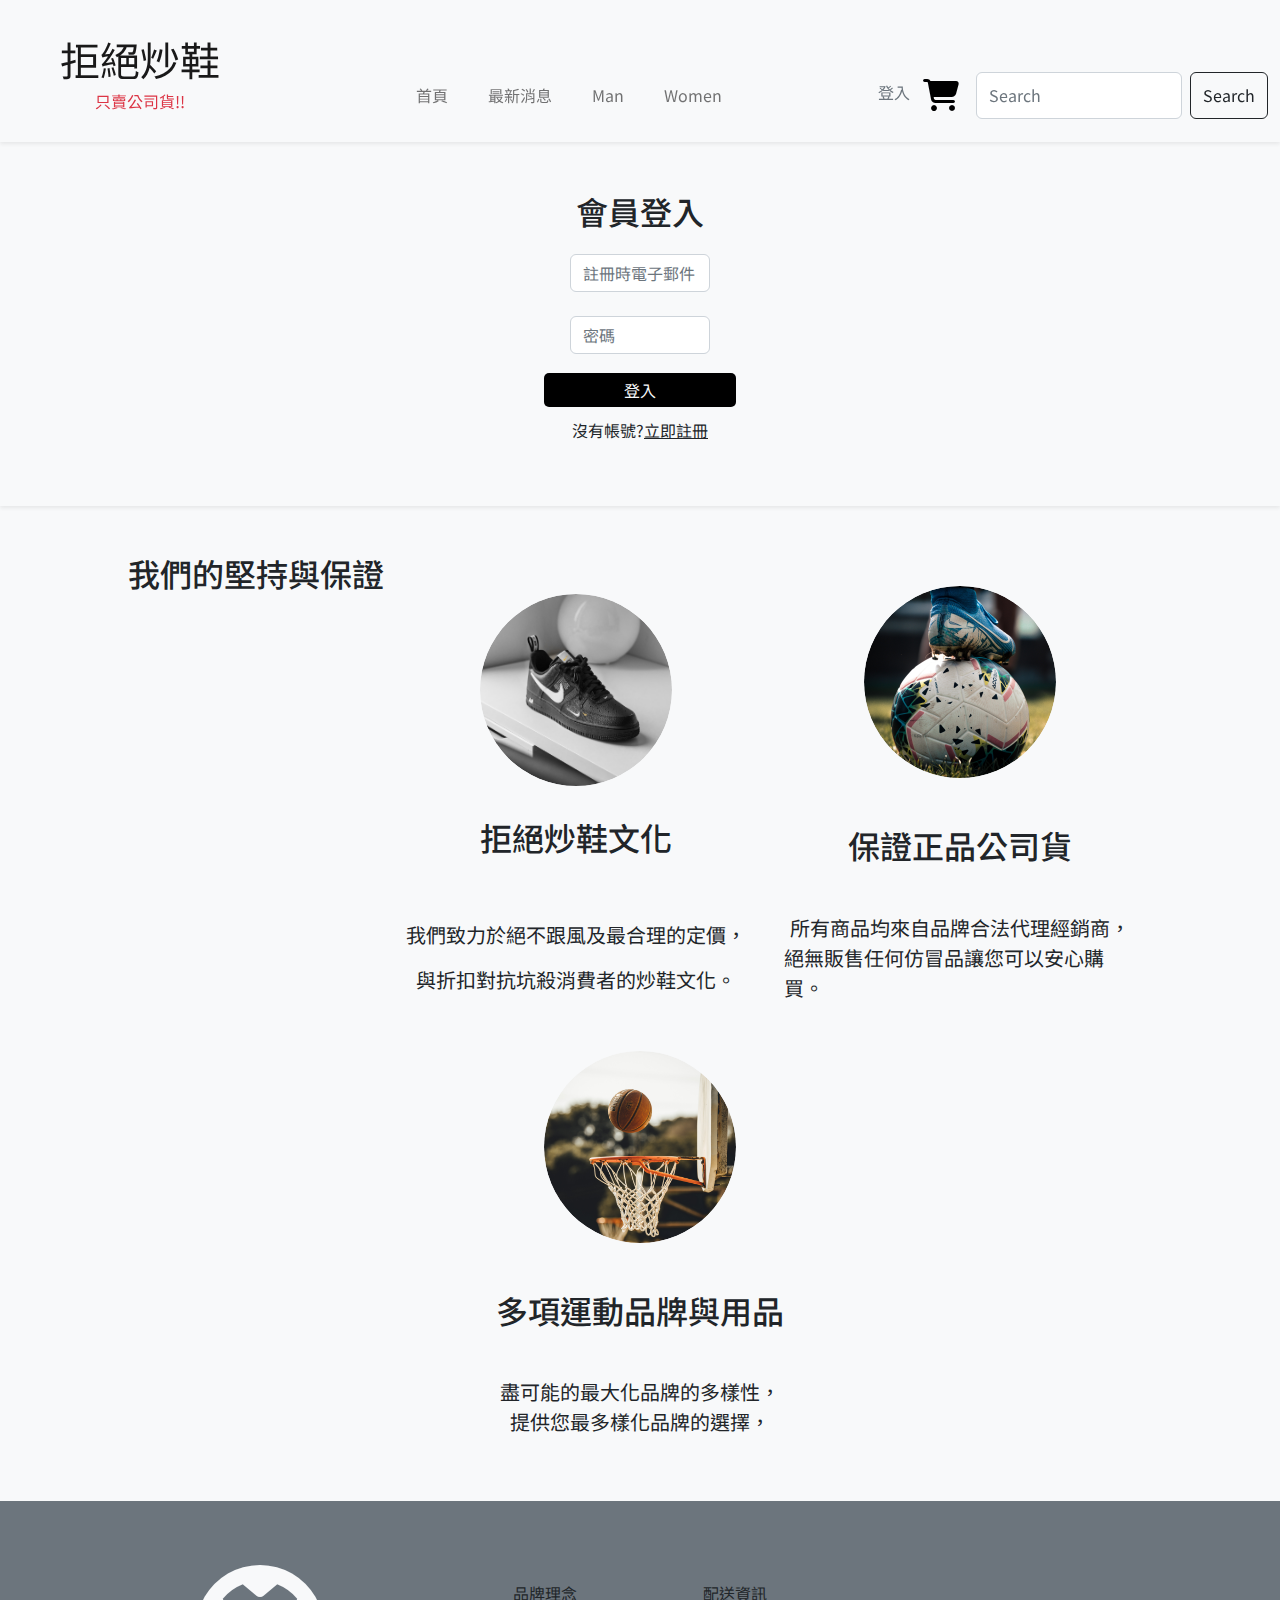
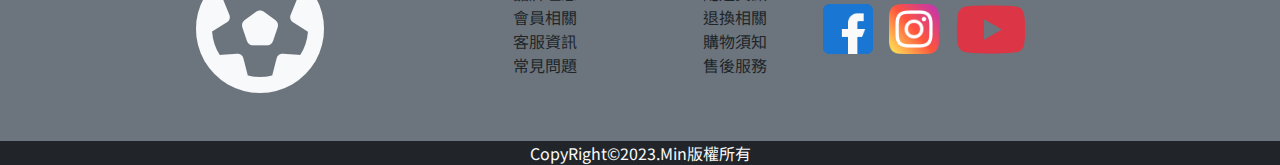
==== Login.html @ abaca9c0 "翻新" ====
<!DOCTYPE html>
<html lang="en">
<head>
    <meta charset="UTF-8">
    <meta http-equiv="X-UA-Compatible" content="IE=edge">
    <meta name="viewport" content="width=device-width, initial-scale=1.0">
    <link rel="stylesheet" href="./css/bootstrap.min.css">
    <link rel="stylesheet" href="./css/all.min.css">
    <link rel="stylesheet" href="./css/project.css">
    <link rel="preconnect" href="https://fonts.googleapis.com">
    <link rel="preconnect" href="https://fonts.gstatic.com" crossorigin>
    <link href="https://fonts.googleapis.com/css2?family=Noto+Sans+TC&display=swap" rel="stylesheet">
    <link rel="shortcut icon" href="./icon/fire-flame-curved-solid.svg">
    <title>拒絕炒鞋-會員登入</title>
    <style>
        .btn-ok{
            background-color: #000;
            padding:5px 80px;
            border-radius: 5px;
        }

        @media screen and(max-width: 777px) {
            .btn-ok{
                width: 100%;
            }
        }
    </style>
</head>
<body class="bg-light">
    <header class="py-5">
        <nav class="navbar navbar-expand-lg bg-light fixed-top shadow-sm">
            <div class="container-fluid">
              <a class="navbar-brand fs-1 ms-5 mt-3" href="index.html">拒絕炒鞋<p class="fs-6 text-center text-danger">只賣公司貨!!</p></a>
              <button class="navbar-toggler" type="button" data-bs-toggle="collapse" data-bs-target="#navbarSupportedContent" aria-controls="navbarSupportedContent" aria-expanded="false" aria-label="Toggle navigation">
                <span class="navbar-toggler-icon"></span>
              </button>
                    <div class="collapse navbar-collapse text-center" id="navbarSupportedContent">
                        <ul class="navbar-nav me-auto mb-0 mb-lg-0 drop-down-menu">
                            <li class="nav-item ms-md-4 mt-5">
                                <a class="nav-link" aria-current="page" href="index.html" target="_self">首頁</a>
                            </li>
                            <li class="nav-item ms-md-4 mt-5">
                                <a class="nav-link" href="#" target="_self">最新消息</a>
                            </li>
                            <li class="nav-item ms-md-4 mt-5">
                                <a class="nav-link" href="#" target="_self">Man</a>
                                    <ul class="bg-light myli shadow-sm">
                                        <li><a href="#">服飾</a></li>
                                        <li><a href="#">鞋款</a></li>
                                        <li><a href="#">配件</a></li>
                                    </ul>
                            </li>
                            <li class="nav-item ms-md-4 mt-5">
                                <a class="nav-link" href="#" target="_self">Women</a>
                                    <ul class="bg-light myli shadow-sm">
                                        <li><a href="#">服飾</a></li>
                                        <li><a href="#">鞋款</a></li>
                                        <li><a href="#">配件</a></li>
                                    </ul>
                            </li>
                        </ul>
                        <form class="d-flex mt-5" role="search">
                            <a class="nav-link active col-1 text-center mt-2 text-secondary" href="Login.html" target="_self">登入</a>
                            <a href="#" class="me-1 btn position-relative"><i class="fa-solid fa-cart-shopping fa-2x text-black"></i></a>   
                            <input class="form-control me-2" type="search" placeholder="Search" aria-label="Search">
                            <button class="btn btn-outline-dark" type="submit">Search</button>
                        </form>
                    </div>          
            </div>
          </nav>
    </header>
    <main>
        <section class="py-5 shadow-sm">
            <div class="containet">
                <h2 class="mt-5 text-center">會員登入</h2>
                <div class="row d-flex align-items-center justify-content-center">
                    <div class="col-md-8 d-flex align-items-center justify-content-center mt-3">     
                        <div class="col-md-2">
                            <input type="username" class="form-control" id="email" placeholder="註冊時電子郵件">
                        </div>
                    </div>
                    <div class="col-md-8 d-flex align-items-center justify-content-center  mt-4">     
                        <div class="col-md-2">
                            <input type="password" class="form-control" placeholder="密碼">
                        </div>
                    </div>
                    <div class="col-md-8 d-flex align-items-center justify-content-center">
                        <div class="col-md-6 mt-4 text-center">
                            <a class="text-decoration-none text-light btn-ok">登入</a>
                        </div>
                    </div>
                    <div class="mt-3 text-center">
                        <p>沒有帳號?<a href="#" class="text-dark">立即註冊</a></p>
                    </div>
                </div>
            </div>
        </section>
        <section class="second py-5">
            <section class="cards">
                <h2 class="text-center">我們的堅持與保證</h2>
                <div class="mycard mt-3">
                    <div class="img-container">
                        <img src="./images/shoes02.jpg" alt="">
                    </div>
                    <h4 class="m-5 mt-3">拒絕炒鞋文化</h4>
                    <p>我們致力於絕不跟風及最合理的定價，</p>
                    <p>與折扣對抗坑殺消費者的炒鞋文化。</p>
                </div>
                <div class="mycard mt-3">
                    <div class="img-container">
                        <img src="./images/sports01.jpg" alt="">
                    </div>
                    <h4 class="m-5">保證正品公司貨</h4>
                    <p>所有商品均來自品牌合法代理經銷商，</p>
                    <p>絕無販售任何仿冒品讓您可以安心購買。</p>
                </div>
                <div class="mycard mt-3">
                    <div class="img-container">
                        <img src="./images/sports02.jpg" alt="">
                    </div>
                    <h4 class="m-5">多項運動品牌與用品</h4>
                    <p>盡可能的最大化品牌的多樣性，</p>
                    <p>提供您最多樣化品牌的選擇，</p>
                </div>
            </section>
        </section>    
    </main>
    <section class="bg-secondary py-5">
        <div class="container">
            <div class="row text-center">
                <div class="col-md-4">
                    <i class="fa-solid fa-futbol fa-8x text-light mt-3"></i>      
                </div>
                <div class="col-md-2 d-flex align-items-center justify-content-center mt-3">
                    <ul class="list-unstyled">
                        <li><a href="#" class="text-decoration-none text-dark">品牌理念</a></li>
                        <li><a href="#" class="text-decoration-none text-dark">會員相關</a></li>
                        <li><a href="#" class="text-decoration-none text-dark">客服資訊</a></li>
                        <li><a href="#" class="text-decoration-none text-dark">常見問題</a></li>
                    </ul>
                </div>
                <div class="col-md-2 d-flex align-items-center justify-content-center mt-3">
                    <ul class="list-unstyled">
                        <li><a href="#" class="text-decoration-none text-dark">配送資訊</a></li>
                        <li><a href="#" class="text-decoration-none text-dark">退換相關</a></li>
                        <li><a href="#" class="text-decoration-none text-dark">購物須知</a></li>
                        <li><a href="#" class="text-decoration-none text-dark">售後服務</a></li>
                    </ul>
                </div>
                <div class="col-md-2">
                    <ul class="list-unstyled d-flex align-items-center justify-content-center mt-5">
                        <li><a href="#" class="me-3"><i><img src="./icon/facebook.png" alt="" height="50px" width="50px"></i></a></li>
                        <li><a href="#" class="me-3"><i><img src="./icon/instagram.png" alt="" height="50px" width="50px"></i></a><li>
                        <li><a href="#"><i class="fa-brands fa-youtube fa-4x text-danger"></i></a></li>
                    </ul>
                </div>
            </div>
        </div>
    </section>
    <footer class="bg-dark vh-50">
        <div class="text-center text-light"><a class="nav-link disabled" aria-current="page" href="#">CopyRight©2023.Min版權所有</a></div>
    </footer>
<script src="./js/bootstrap.bundle.min.js"></script>
<script src="./js/jquery-3.6.4.min.js"></script>
<script>
</script>
</body>
</html>
---- css/project.css ----
*{
    margin: 0;
    padding: 0;
    font-family: 'Noto Sans TC', sans-serif;
}
.fw-500{
    font-weight: 500;
}

.navbar-nav{
    margin: 0 auto;
}
.row1{
    border: 2px solid #fff;
    box-shadow: 1px 1px 1px 1px #333;
}
.row2{
    border: 2px solid #fff;
    box-shadow: 1px 1px 1px 1px #333;
}
.bg-cover{
    background-position: center;
    background-size: cover;
    background-repeat: no-repeat;
    height: 90vh;
    width: 100%;
}

ul {
    /* 取消ul預設的內縮及樣式 */
    margin: 0;
    padding: 0;
    list-style: none;
  }
  
  ul.drop-down-menu {
    /* border: #ccc 1px solid; */
    display: inline-block;
    /* font-family: 'Open Sans', Arial, sans-serif;
    font-size: 13px; */
  }
  
  ul.drop-down-menu li {
    position: relative;
    white-space: nowrap;
    /* border-right: #ccc 1px solid; */
  }
  
  /* ul.drop-down-menu>li:last-child {
    border-right: none;
  } */
  
  ul.drop-down-menu>li {
    float: left;
    /* 只有第一層是靠左對齊*/
  }
  
  ul.drop-down-menu a {
    /* background-color: #fff; */
    /* color: #000; */
    display: block;
    padding: 0 30px;
    text-decoration: none;
    line-height: 40px;
    border: none;
  }

  ul.drop-down-menu .myli a{
    color: #000;
  }
  
  ul.drop-down-menu .myli a:hover {
    /* 滑鼠滑入按鈕變色*/
    /* background-color: #ef5c28; */
    box-shadow: 0 0 1px 1px #ccc inset;
  }

  ul.drop-down-menu a:hover{
    color: #000;
  }
  
  ul.drop-down-menu .myli:hover>a {
    /* 滑鼠移入次選單上層按鈕保持變色*/
    /* background-color: #ef5c28; */
    color: #000;
  }
  
  ul.drop-down-menu ul {
    /* border: #fff 1px solid; */
    position: absolute;
    z-index: 99;
    left: -1px;
    top: 100%;
    min-width: 180px;
  }
  
  ul.drop-down-menu ul .myli a{
    text-align: center;
    padding: 0;
  }

  ul.drop-down-menu ul .myli:last-child {
    border-bottom: none;
  }
  
  ul.drop-down-menu ul {
    /*隱藏次選單*/
    display: none;
  }
  
  ul.drop-down-menu li:hover>ul {
    /* 滑鼠滑入展開次選單*/
    display: block;
  }

  .second {
    display: flex;
    align-items: center;
    justify-content: center;
  }

  section.second section.cards {
    display: flex;
    width: 80%;
    min-height: 40vh;
    flex-wrap: wrap;
  }
  section.second section.cards div.mycard {
    display: flex;
    flex-direction: column;
    align-items: center;
    justify-content: space-around;
    flex: 1 1 300px;
    padding: 1rem;
  }
  section.second section.cards div.mycard div.img-container {
    overflow: hidden;
    width: 15vw;
    height: 15vw;
    border-radius: 50%;
  }
  section.second section.cards div.mycard div.img-container img {
    width: 15vw;
    height: 15vw;
    object-fit: cover;
    border-radius: 50%;
    transition: all 0.2s;
  }
  section.second section.cards div.mycard div.img-container img:hover {
    transform: scale(1.2);
  }
  section.second section.cards div.mycard h4 {
    font-size: 2rem;
  }
  section.second section.cards div.mycard p {
    font-size: 1.25rem;
    margin: 0 auto;
  }

  .ct {
    background-color: rgba(0, 0, 0, 0.2);
    width: 800px;
    margin: 0 auto;
}
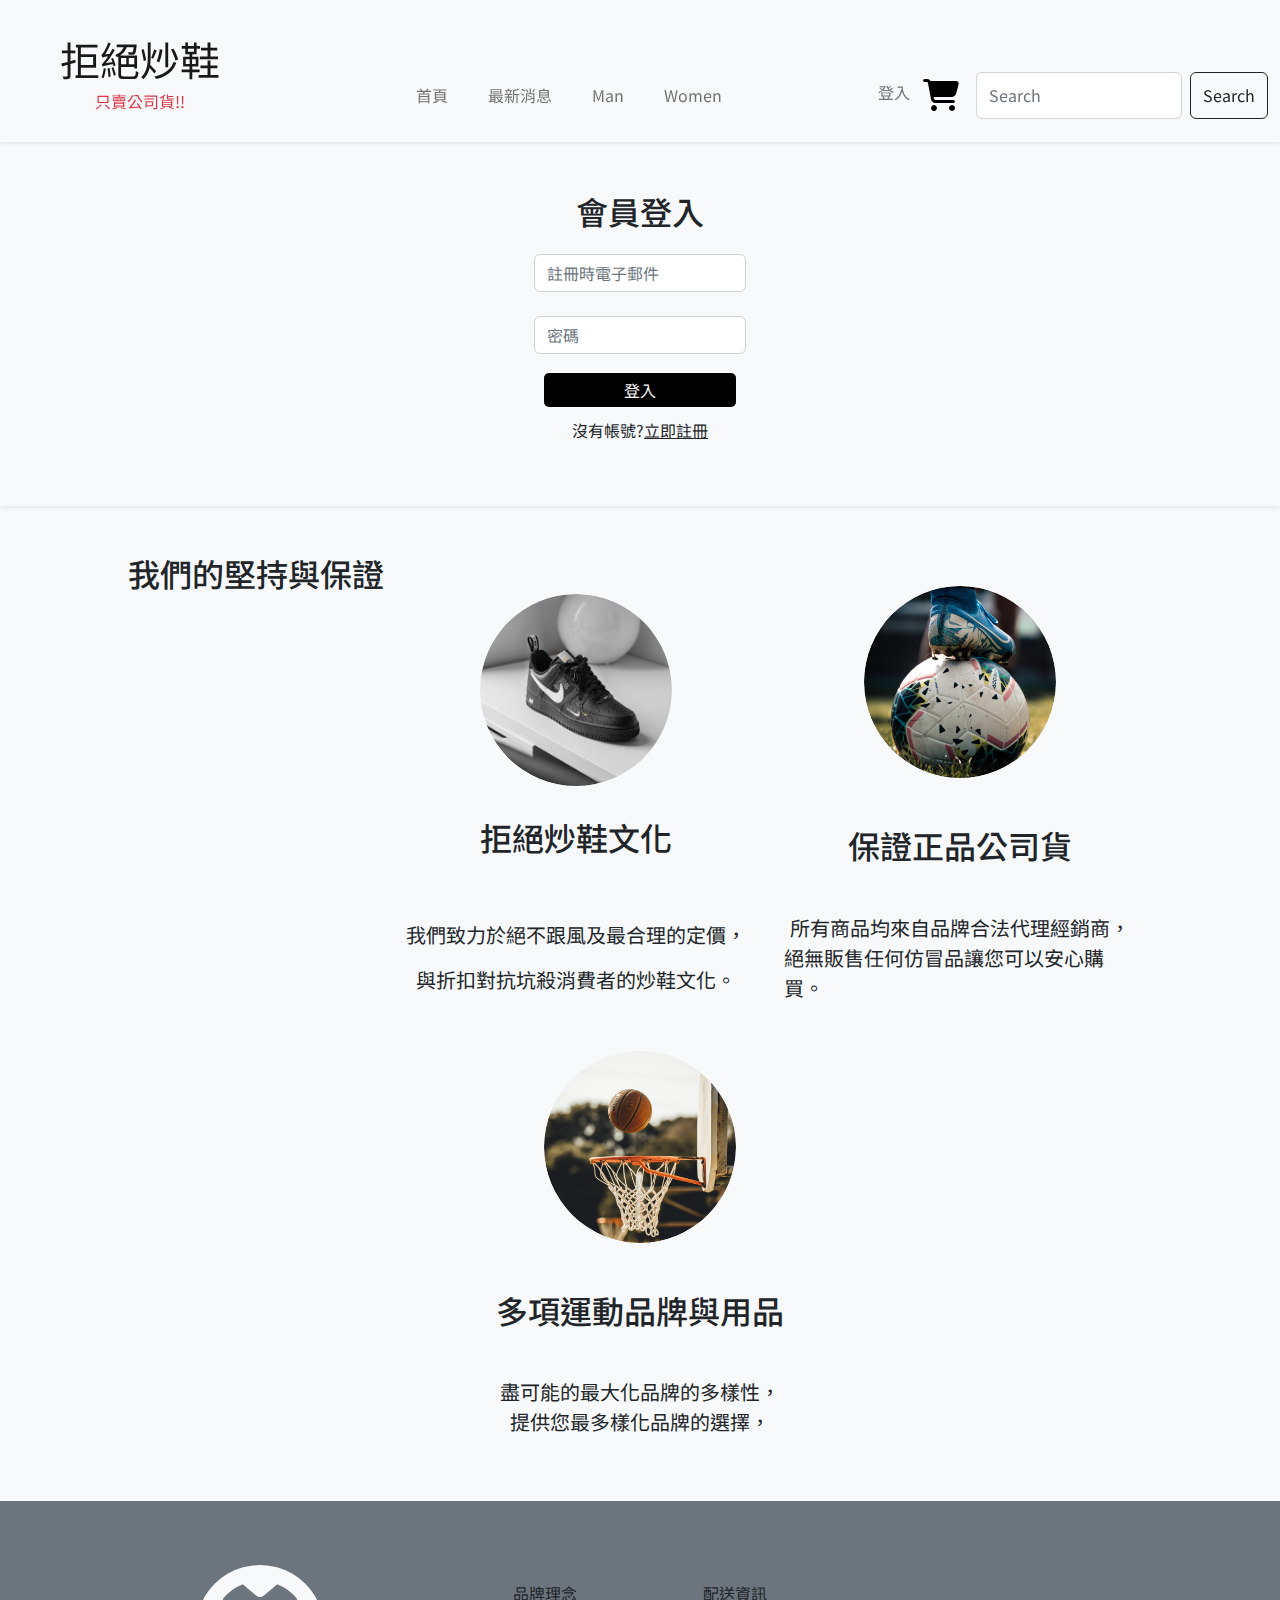
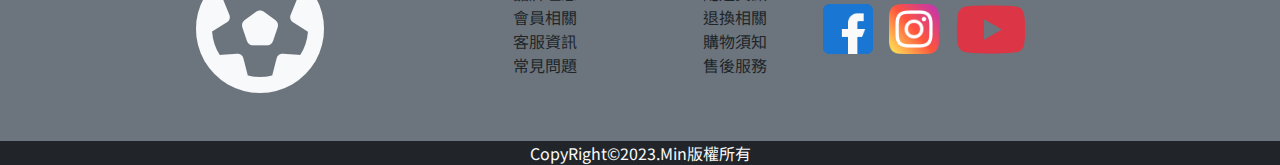
==== commit 85b140bb: "新增監聽" ====
--- a/Login.html
+++ b/Login.html
@@ -75,12 +75,13 @@
                 <h2 class="mt-5 text-center">會員登入</h2>
                 <div class="row d-flex align-items-center justify-content-center">
                     <div class="col-md-8 d-flex align-items-center justify-content-center mt-3">     
-                        <div class="col-md-2">
-                            <input type="username" class="form-control" id="email" placeholder="註冊時電子郵件">
+                        <div class="col-md-3">
+                            <input type="username" class="form-control" id="email" name="email" placeholder="註冊時電子郵件">
+                            <div class="err_email mt-2 ms-2"></div>
                         </div>
                     </div>
-                    <div class="col-md-8 d-flex align-items-center justify-content-center  mt-4">     
-                        <div class="col-md-2">
+                    <div class="col-md-8 d-flex align-items-center justify-content-center  mt-3">     
+                        <div class="col-md-3">
                             <input type="password" class="form-control" placeholder="密碼">
                         </div>
                     </div>
@@ -163,6 +164,26 @@
 <script src="./js/bootstrap.bundle.min.js"></script>
 <script src="./js/jquery-3.6.4.min.js"></script>
 <script>
+    var flag_email = false;
+
+    $(function(){
+        $("#email").bind("input propertychange", function(){
+                if($(this).val().length > 7 && $(this).val().length < 20){
+                    //合法
+                    $(this).removeClass("is-invalid");
+                    $(this).addClass("is-valid");
+                    flag_email = true;
+                }
+                else{
+                    //不合法
+                    $(this).removeClass("is-valid");
+                    $(this).addClass("is-invalid");
+                    $(".err_email").html("請輸入正確電子郵件地址!");
+                    $(".err_email").css("color"," red");
+                    flag_email = false;
+                }
+            })
+    })
 </script>
 </body>
 </html>--- a/css/project.css
+++ b/css/project.css
@@ -23,7 +23,7 @@
     background-size: cover;
     background-repeat: no-repeat;
     height: 90vh;
-    width: 100%;
+    max-width: 100%;
 }
 
 ul {
